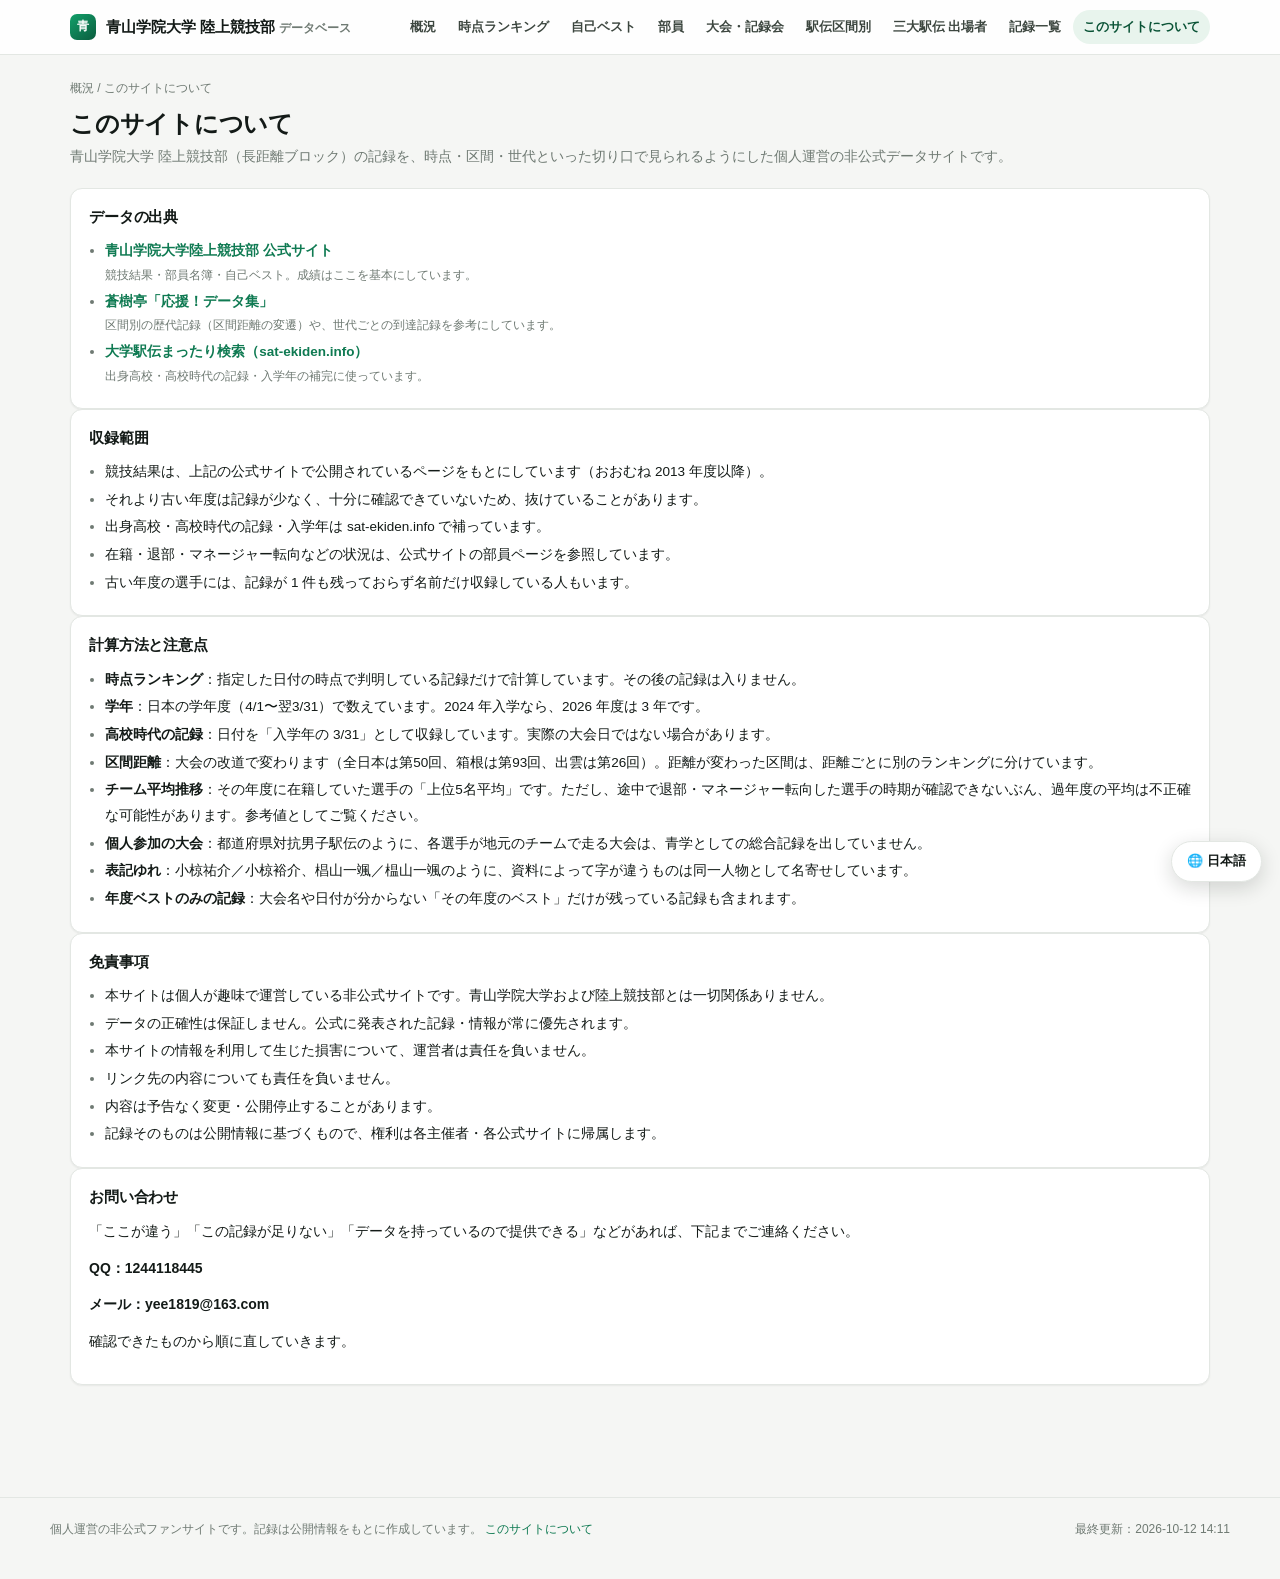
==== about.html @ cab5d685 "1" ====
<!doctype html>
<html lang="ja">
<head>
<meta charset="utf-8">
<meta name="viewport" content="width=device-width, initial-scale=1">
<title>このサイトについて | 青山学院大学 陸上競技部</title>
<link rel="stylesheet" href="assets/style.css">
</head>
<body>
<header data-site-header></header>

<main>
  <div class="breadcrumb"><a href="index.html">概況</a> / このサイトについて</div>
  <section class="page-head">
    <h1>このサイトについて</h1>
    <p>青山学院大学 陸上競技部（長距離ブロック）の記録を、時点・区間・世代といった切り口で見られるようにした個人運営の非公式データサイトです。</p>
  </section>

  <section class="card">
    <div class="card-title"><h3>データの出典</h3></div>
    <ul class="about-list">
      <li>
        <a href="http://aogaku-tf.com/index.php" target="_blank" rel="noopener">青山学院大学陸上競技部 公式サイト</a>
        <span class="hint">競技結果・部員名簿・自己ベスト。成績はここを基本にしています。</span>
      </li>
      <li>
        <a href="http://home.u05.itscom.net/soujutei/agu-ouen.html" target="_blank" rel="noopener">蒼樹亭「応援！データ集」</a>
        <span class="hint">区間別の歴代記録（区間距離の変遷）や、世代ごとの到達記録を参考にしています。</span>
      </li>
      <li>
        <a href="https://sat-ekiden.info/" target="_blank" rel="noopener">大学駅伝まったり検索（sat-ekiden.info）</a>
        <span class="hint">出身高校・高校時代の記録・入学年の補完に使っています。</span>
      </li>
    </ul>
  </section>

  <section class="card">
    <div class="card-title"><h3>収録範囲</h3></div>
    <ul class="about-list">
      <li>競技結果は、上記の公式サイトで公開されているページをもとにしています（おおむね 2013 年度以降）。</li>
      <li>それより古い年度は記録が少なく、十分に確認できていないため、抜けていることがあります。</li>
      <li>出身高校・高校時代の記録・入学年は sat-ekiden.info で補っています。</li>
      <li>在籍・退部・マネージャー転向などの状況は、公式サイトの部員ページを参照しています。</li>
      <li>古い年度の選手には、記録が 1 件も残っておらず名前だけ収録している人もいます。</li>
    </ul>
  </section>

  <section class="card">
    <div class="card-title"><h3>計算方法と注意点</h3></div>
    <ul class="about-list">
      <li><b>時点ランキング</b>：指定した日付の時点で判明している記録だけで計算しています。その後の記録は入りません。</li>
      <li><b>学年</b>：日本の学年度（4/1〜翌3/31）で数えています。2024 年入学なら、2026 年度は 3 年です。</li>
      <li><b>高校時代の記録</b>：日付を「入学年の 3/31」として収録しています。実際の大会日ではない場合があります。</li>
      <li><b>区間距離</b>：大会の改道で変わります（全日本は第50回、箱根は第93回、出雲は第26回）。距離が変わった区間は、距離ごとに別のランキングに分けています。</li>
      <li><b>チーム平均推移</b>：その年度に在籍していた選手の「上位5名平均」です。ただし、途中で退部・マネージャー転向した選手の時期が確認できないぶん、過年度の平均は不正確な可能性があります。参考値としてご覧ください。</li>
      <li><b>個人参加の大会</b>：都道府県対抗男子駅伝のように、各選手が地元のチームで走る大会は、青学としての総合記録を出していません。</li>
      <li><b>表記ゆれ</b>：小椋祐介／小椋裕介、椙山一颯／榅山一颯のように、資料によって字が違うものは同一人物として名寄せしています。</li>
      <li><b>年度ベストのみの記録</b>：大会名や日付が分からない「その年度のベスト」だけが残っている記録も含まれます。</li>
    </ul>
  </section>

  <section class="card">
    <div class="card-title"><h3>免責事項</h3></div>
    <ul class="about-list">
      <li>本サイトは個人が趣味で運営している非公式サイトです。青山学院大学および陸上競技部とは一切関係ありません。</li>
      <li>データの正確性は保証しません。公式に発表された記録・情報が常に優先されます。</li>
      <li>本サイトの情報を利用して生じた損害について、運営者は責任を負いません。</li>
      <li>リンク先の内容についても責任を負いません。</li>
      <li>内容は予告なく変更・公開停止することがあります。</li>
      <li>記録そのものは公開情報に基づくもので、権利は各主催者・各公式サイトに帰属します。</li>
    </ul>
  </section>

  <section class="card">
    <div class="card-title"><h3>お問い合わせ</h3></div>
    <p>「ここが違う」「この記録が足りない」「データを持っているので提供できる」などがあれば、下記までご連絡ください。</p>
    <p><b>QQ：1244118445</b></p>
    <p><b>メール：yee1819@163.com</b></p>
    <p>確認できたものから順に直していきます。</p>
  </section>
</main>

<footer data-site-footer></footer>

<script type="module">
import { mountLayout, setGeneratedAt } from "./assets/ui.js";
import { loadStore } from "./assets/store.js";
const store = await loadStore();
mountLayout("about.html");
setGeneratedAt(store.generatedAt);
</script>
</body>
</html>
---- assets/style.css ----
/* 青山学院大学 陸上競技部 データサイト — 设计系统 */
:root{
  --bg:#f5f6f4;
  --panel:#ffffff;
  --panel-2:#fafbfa;
  --ink:#131a17;
  --ink-2:#3c463f;
  --muted:#6f7a73;
  --line:#e3e7e3;
  --line-2:#eef1ee;
  --accent:#0f7a52;
  --accent-2:#12a06a;
  --accent-soft:#e8f4ed;
  --accent-ink:#0a5336;
  --gold:#b8912b;
  --silver:#8d98a1;
  --bronze:#b1733f;
  --danger:#b4442f;
  --radius:12px;
  --radius-sm:8px;
  --shadow:0 1px 2px rgba(16,24,20,.05), 0 10px 28px rgba(16,24,20,.06);
  --shadow-sm:0 1px 2px rgba(16,24,20,.06);
  --mono:ui-monospace,SFMono-Regular,Menlo,Consolas,"Liberation Mono",monospace;
  --sans:-apple-system,BlinkMacSystemFont,"Segoe UI","Hiragino Sans","Noto Sans JP","Microsoft YaHei","PingFang SC",sans-serif;
}

*{box-sizing:border-box}
[hidden]{display:none !important}
html,body{margin:0;padding:0}
body{
  background:var(--bg);
  color:var(--ink);
  font-family:var(--sans);
  font-size:14px;
  line-height:1.6;
  -webkit-font-smoothing:antialiased;
}
a{color:var(--accent);text-decoration:none}
a:hover{text-decoration:underline}
h1,h2,h3,h4{margin:0;font-weight:700;letter-spacing:-.01em;line-height:1.3}

/* ---------- 布局 ---------- */
.site-header{
  position:sticky;top:0;z-index:40;
  background:rgba(255,255,255,.86);
  backdrop-filter:saturate(180%) blur(10px);
  border-bottom:1px solid var(--line);
}
.site-header .inner{
  max-width:1180px;margin:0 auto;padding:10px 20px;
  display:flex;align-items:center;gap:22px;
}
.brand{display:flex;align-items:center;gap:10px;font-weight:800;font-size:15px;color:var(--ink);white-space:nowrap}
.brand:hover{text-decoration:none}
.brand .mark{
  width:26px;height:26px;border-radius:7px;flex:0 0 auto;
  background:linear-gradient(140deg,#12a06a,#0b5c3e);
  display:grid;place-items:center;color:#fff;font-size:12px;font-weight:800;
}
.brand .sub{color:var(--muted);font-weight:600;font-size:12px}
.main-nav{display:flex;gap:2px;flex-wrap:wrap;margin-left:auto}
.main-nav a{
  padding:7px 10px;border-radius:999px;color:var(--ink-2);font-weight:600;font-size:12.5px;
  white-space:nowrap;
}
.main-nav a:hover{background:var(--line-2);text-decoration:none}
.main-nav a.active{background:var(--accent-soft);color:var(--accent-ink)}

main{max-width:1180px;margin:0 auto;padding:24px 20px 72px}

.page-head{margin:6px 0 20px}
.page-head h1{font-size:24px}
.page-head p{color:var(--muted);margin:6px 0 0}
.breadcrumb{font-size:12px;color:var(--muted);margin-bottom:10px}
.breadcrumb a{color:var(--muted)}

.grid{display:grid;gap:16px}
.grid.cols-2{grid-template-columns:repeat(2,minmax(0,1fr))}
.grid.cols-3{grid-template-columns:repeat(3,minmax(0,1fr))}
.grid.cols-4{grid-template-columns:repeat(4,minmax(0,1fr))}
@media(max-width:900px){
  .grid.cols-3,.grid.cols-4{grid-template-columns:repeat(2,minmax(0,1fr))}
}
@media(max-width:640px){
  .grid.cols-2,.grid.cols-3,.grid.cols-4{grid-template-columns:1fr}
  .site-header .inner{flex-wrap:wrap;gap:8px}
  .main-nav{margin-left:0;width:100%}
}

/* ---------- 卡片 / 面板 ---------- */
.card{
  background:var(--panel);border:1px solid var(--line);border-radius:var(--radius);
  box-shadow:var(--shadow-sm);padding:18px;
}
.card.pad-0{padding:0;overflow:hidden}
.card-title{
  display:flex;align-items:center;justify-content:space-between;gap:12px;
  margin:0 0 12px;
}
.card-title h3{font-size:15px}
.card-title .hint{font-size:12px;color:var(--muted);font-weight:500}

.stat{display:flex;flex-direction:column;gap:2px}
.stat .label{font-size:12px;color:var(--muted);font-weight:600}
.stat .value{font-size:26px;font-weight:800;font-variant-numeric:tabular-nums}
.stat .value small{font-size:13px;font-weight:600;color:var(--muted);margin-left:3px}

/* ---------- 控件 ---------- */
.controls{
  display:flex;flex-wrap:wrap;gap:10px;align-items:flex-end;
  background:var(--panel);border:1px solid var(--line);border-radius:var(--radius);
  padding:14px 16px;box-shadow:var(--shadow-sm);margin-bottom:16px;
}
.field{display:flex;flex-direction:column;gap:5px;min-width:0}
.field > label{font-size:11px;font-weight:700;color:var(--muted);letter-spacing:.02em}
select,input[type=text],input[type=date],input[type=search]{
  font:inherit;font-size:13px;color:var(--ink);background:var(--panel);
  border:1px solid var(--line);border-radius:var(--radius-sm);
  padding:7px 10px;min-height:34px;
}
select:focus,input:focus{outline:2px solid var(--accent-soft);outline-offset:-1px;border-color:var(--accent)}
.btn{
  font:inherit;font-size:13px;font-weight:600;cursor:pointer;
  background:var(--accent);color:#fff;border:1px solid var(--accent);
  border-radius:var(--radius-sm);padding:8px 14px;min-height:34px;
}
.btn:hover{background:var(--accent-ink)}
.btn.ghost{background:var(--panel);color:var(--ink-2);border-color:var(--line)}
.btn.ghost:hover{background:var(--line-2)}
.btn.ghost.active{background:var(--accent-soft);color:var(--accent-ink);border-color:transparent}
.btn.mini{padding:1px 8px;min-height:22px;font-size:12px;line-height:1.4;border-radius:6px}
.quick-dates{display:flex;gap:6px;flex-wrap:wrap}
.switch{display:inline-flex;align-items:center;gap:7px;font-size:13px;font-weight:600;color:var(--ink-2);cursor:pointer}

/* ---------- 表格 ---------- */
.table-wrap{overflow-x:auto;border-radius:var(--radius)}
table.data{width:100%;border-collapse:collapse;font-size:13px;background:var(--panel)}
table.data th,table.data td{padding:8px 12px;text-align:left;border-bottom:1px solid var(--line-2);white-space:nowrap}
table.data thead th{
  position:sticky;top:0;background:var(--panel-2);
  font-size:11px;font-weight:700;color:var(--muted);letter-spacing:.03em;
  border-bottom:1px solid var(--line);
}
table.data tbody tr:hover{background:var(--accent-soft)}
table.data td.num,table.data th.num{text-align:right;font-variant-numeric:tabular-nums;font-family:var(--mono)}
table.data td.mid,table.data th.mid{text-align:center}
table.data .rank{font-family:var(--mono);font-weight:700}
table.data tr.r1 .rank{color:var(--gold)}
table.data tr.r2 .rank{color:var(--silver)}
table.data tr.r3 .rank{color:var(--bronze)}
table.data td.name{font-weight:600}
/* 本赛季（4/1〜翌年3/31）的记录：淡绿底 + 左侧色条 */
table.data tbody tr.row-current{background:#eef7f0}
table.data tbody tr.row-current td:first-child{box-shadow:inset 3px 0 0 var(--accent)}
table.data tbody tr.row-current:hover{background:var(--accent-soft)}
/* ハイライト（入学年・選手） */
table.data tbody tr.row-hl > td{background:#fdf6e3}
table.data tbody tr.row-hl td:first-child{box-shadow:inset 3px 0 0 var(--gold)}
table.data tbody tr.row-hl:hover > td{background:#fbf0d8}
table.data .time{font-family:var(--mono);font-variant-numeric:tabular-nums}
table.data.compact th,table.data.compact td{padding:5px 10px}

.badge{
  display:inline-block;padding:1px 7px;border-radius:999px;
  font-size:11px;font-weight:700;background:var(--line-2);color:var(--ink-2);
  border:1px solid transparent;
}
.badge.green{background:var(--accent-soft);color:var(--accent-ink)}
.badge.gold{background:#fbf3dd;color:#8a6a12}
.badge.pb{background:#fdecea;color:#a33220}
.badge.sb{background:#e8f1fb;color:#1f4e79}
.badge.pink{background:#fdeaf2;color:#a32a63}
.badge.dim{color:var(--muted)}
/* 「樹立日」の後ろに付ける「（2年）」 */
.grade-note{color:var(--muted);font-size:11px;font-weight:600;margin-left:2px}
/* 三大駅伝 出場者：学年 × 大会 のマトリクス */
table.ek-matrix{width:100%;border-collapse:separate;border-spacing:3px;font-size:13px}
table.ek-matrix th{font-size:11px;font-weight:700;color:var(--muted);text-align:center;padding:3px 6px;white-space:nowrap}
table.ek-matrix tbody th{text-align:right;color:var(--ink-2)}
table.ek-matrix td.ek-cell{text-align:center;padding:5px 4px;border-radius:6px;background:var(--panel);box-shadow:inset 0 0 0 1px var(--line-2)}
table.ek-matrix td.ek-cell.empty{background:transparent}
table.ek-matrix td.r1{background:#fdf1c6}
table.ek-matrix td.r2{background:#e9edf0}
table.ek-matrix td.r3{background:#f8e6d2}
table.ek-matrix td.rec .ek-pos,table.ek-matrix td.rec .ek-time{color:var(--danger);font-weight:700}
.ek-pos{display:block;font-weight:700;line-height:1.3}
.ek-time{display:block;font-family:var(--mono);font-size:11px;color:var(--muted);line-height:1.3}
.ek-key{display:inline-block;padding:1px 7px;border-radius:999px;font-size:11px}
.ek-key.r1{background:#fdf1c6;color:#8a6a12}
.ek-key.r2{background:#e9edf0;color:#4a545c}
.ek-key.r3{background:#f8e6d2;color:#8a5a2b}
/* 三大駅伝 出場者：カードを並べる（PC=4列 / タブレット=2列 / 手机=1列） */
#out.ek-grid{display:grid;gap:12px;grid-template-columns:repeat(4,minmax(0,1fr))}
@media (max-width:1180px){#out.ek-grid{grid-template-columns:repeat(2,minmax(0,1fr))}}
@media (max-width:680px){#out.ek-grid{grid-template-columns:1fr}}
#out.ek-grid .ek-card{font-size:12px}
#out.ek-grid .card-title{flex-wrap:wrap;gap:2px}
#out.ek-grid .card-title h3{font-size:14px}
#out.ek-grid .card-title .hint{font-size:11px}
/* 三大駅伝 出場者：5000/10000/ハーフ/高校PB */
.ek-info{display:grid;grid-template-columns:1fr 1fr;gap:2px 10px;padding:6px 12px 2px;font-size:11px;color:var(--ink)}
.ek-info b{color:var(--muted);font-weight:600;margin-right:5px}
/* 選手ページ上段：左＝プロフィール／右＝三大駅伝 出場 */
.player-top{display:grid;gap:16px;grid-template-columns:minmax(300px,.8fr) minmax(420px,1.2fr);align-items:start;margin:18px 0}
.player-top.single{grid-template-columns:1fr}
.player-top > #profile .card.profile{margin:0}
.player-top .card{margin:0}
@media (max-width:900px){.player-top{grid-template-columns:1fr}}
/* このサイトについて：出典や注意点のリスト */
.about-list{margin:0;padding-left:1.2em;line-height:1.9;font-size:13.5px}
.about-list li{margin:2px 0}
.about-list li::marker{color:var(--muted)}
.about-list .hint{display:block;font-size:12px;color:var(--muted)}
.about-list a{font-weight:600}
/* 組ごとのまとまりを分かりやすく：見出しの帯＋交互の背景 */
table.data tbody tr.group-band > td{
  background:var(--accent-soft);color:var(--accent-ink);
  font-size:12px;font-weight:700;letter-spacing:.03em;
  padding:5px 12px;border-top:2px solid var(--line);border-bottom:1px solid var(--line);
}
table.data tbody tr.group-start > td{border-top:1px solid var(--line-2)}
table.data tbody tr.g-odd > td{background:var(--panel-2)}
table.data tbody tr:hover > td{background:var(--accent-soft)}
.delta-up{color:var(--accent);font-weight:700}
.delta-down{color:var(--danger);font-weight:700}

.empty{padding:36px;text-align:center;color:var(--muted)}

/* ---------- 选手 ---------- */
.player-grid{display:grid;grid-template-columns:repeat(auto-fill,minmax(180px,1fr));gap:12px}
.player-card{
  background:var(--panel);border:1px solid var(--line);border-radius:var(--radius);
  padding:14px;box-shadow:var(--shadow-sm);color:inherit;
}
.player-card:hover{border-color:var(--accent);text-decoration:none;box-shadow:var(--shadow)}
.player-card .top{display:flex;gap:12px;align-items:center}
.avatar{
  width:48px;height:48px;border-radius:50%;flex:0 0 auto;overflow:hidden;
  background:linear-gradient(140deg,#e8f4ed,#cfe6d9);
  display:grid;place-items:center;font-weight:800;color:var(--accent-ink);font-size:16px;
}
.avatar.lg{width:104px;height:104px;font-size:34px}
.avatar img{width:100%;height:100%;object-fit:cover}
.player-card .nm{font-weight:700;font-size:14px}
.player-card .meta{font-size:11px;color:var(--muted)}
.player-card .pbs{margin-top:10px;display:flex;gap:14px;font-size:11px;color:var(--muted)}
.player-card .pbs b{display:block;font-family:var(--mono);font-size:13px;color:var(--ink)}

.profile{display:flex;gap:20px;align-items:flex-start;flex-wrap:wrap}
.profile .info dl{display:grid;grid-template-columns:auto 1fr;gap:4px 14px;margin:0;font-size:13px}
.profile .info dt{color:var(--muted)}
.profile .info dd{margin:0;font-weight:600}

/* ---------- 图表 ---------- */
.chart{width:100%;position:relative}
.chart svg{display:block;width:100%;height:auto;overflow:visible}
.chart .grid-line{stroke:var(--line-2);stroke-width:1}
.chart .axis-text{fill:var(--muted);font-size:10px}
.chart .series-line{fill:none;stroke-width:2;stroke-linejoin:round;stroke-linecap:round}
.chart .hover-line{stroke:var(--line);stroke-width:1;stroke-dasharray:3 3}
.chart .tip{
  position:absolute;pointer-events:none;z-index:5;
  background:rgba(19,26,23,.94);color:#fff;border-radius:8px;padding:7px 10px;
  font-size:12px;line-height:1.5;white-space:nowrap;transform:translate(-50%,-115%);
  box-shadow:0 6px 18px rgba(0,0,0,.2);
}
.chart .tip b{font-family:var(--mono)}
.legend{display:flex;flex-wrap:wrap;gap:12px;margin-top:10px;font-size:12px}
.legend .item{display:inline-flex;align-items:center;gap:6px;cursor:pointer;user-select:none}
.legend .swatch{width:10px;height:10px;border-radius:3px}
.legend .item.off{opacity:.38}
.chart-empty{padding:40px;text-align:center;color:var(--muted);font-size:13px}

/* ---------- 其他 ---------- */
.list-rows{display:flex;flex-direction:column}
.row-item{
  display:flex;align-items:center;gap:12px;padding:9px 4px;
  border-bottom:1px solid var(--line-2);font-size:13px;
}
.row-item:last-child{border-bottom:0}
.row-item .date{font-family:var(--mono);font-size:12px;color:var(--muted);width:92px;flex:0 0 auto}
.row-item .txt{flex:1;min-width:0;overflow:hidden;text-overflow:ellipsis;white-space:nowrap}
.footnote{color:var(--muted);font-size:12px;margin-top:14px;line-height:1.7}
.site-footer{border-top:1px solid var(--line);margin-top:40px;padding:22px 20px 40px;color:var(--muted);font-size:12px}
.site-footer .inner{max-width:1180px;margin:0 auto;display:flex;justify-content:space-between;gap:16px;flex-wrap:wrap}
.loading{padding:60px;text-align:center;color:var(--muted)}
.tabs{display:flex;gap:6px;border-bottom:1px solid var(--line);margin-bottom:14px}
.tabs button{
  font:inherit;font-size:13px;font-weight:600;background:none;border:0;cursor:pointer;
  padding:9px 12px;color:var(--muted);border-bottom:2px solid transparent;margin-bottom:-1px;
}
.tabs button.active{color:var(--accent-ink);border-bottom-color:var(--accent)}
.pill-row{display:flex;gap:8px;flex-wrap:wrap}
.kbd{font-family:var(--mono);font-size:11px;background:var(--line-2);border:1px solid var(--line);border-radius:4px;padding:1px 5px}
.demo-banner{
  background:#fff5e5;border:1px solid #f0d9ae;color:#8a5b12;
  border-radius:var(--radius-sm);padding:9px 14px;margin-bottom:16px;
  font-size:12px;font-weight:600;
}

/* 表格可排序表头 */
table.data thead th.sortable{cursor:pointer;user-select:none}
table.data thead th.sortable:hover{background:var(--accent-soft);color:var(--accent-ink)}
table.data thead th.sorted{color:var(--accent-ink);background:var(--accent-soft)}
table.data thead th .sort-ind{
  display:inline-block;margin-left:4px;font-size:10px;line-height:1;
  color:var(--muted);opacity:.5;
}
table.data thead th.sortable:hover .sort-ind{opacity:.9;color:var(--accent-ink)}
table.data thead th.sorted .sort-ind{
  opacity:1;color:#0a5238;font-size:11px;font-weight:700;
}

/* 个人最好成绩：红字 + 红框（不再用文字标签） */
.time.pb-cell{
  color:#c0392b;font-weight:800;
  background:#fdf1ef;border:1px solid #e9a79f;border-radius:6px;
  padding:1px 6px;
}
tr:hover .time.pb-cell{background:#fbe4e1}

/* 系列很多时的图例 */
.legend.scroll{max-height:96px;overflow-y:auto;padding-right:4px}

/* 图表期间选择 */
.period-ctl{display:inline-flex;align-items:center;gap:6px}
.period-ctl select,.period-ctl input{min-height:30px}
.period-ctl .pd-sep{color:var(--muted)}

/* 语言切换悬浮按钮 */
.lang-fab{
  position:fixed;right:18px;bottom:18px;z-index:60;
  font:inherit;font-size:13px;font-weight:700;cursor:pointer;
  background:var(--panel);color:var(--ink);
  border:1px solid var(--line);border-radius:999px;
  padding:9px 15px;box-shadow:0 6px 20px rgba(16,24,20,.16);
  transition:transform .12s ease, box-shadow .12s ease;
}
.lang-fab:hover{transform:translateY(-2px);box-shadow:0 10px 26px rgba(16,24,20,.2);background:var(--accent-soft);color:var(--accent-ink)}
@media(max-width:640px){.lang-fab{right:12px;bottom:12px;padding:8px 12px;font-size:12px}}
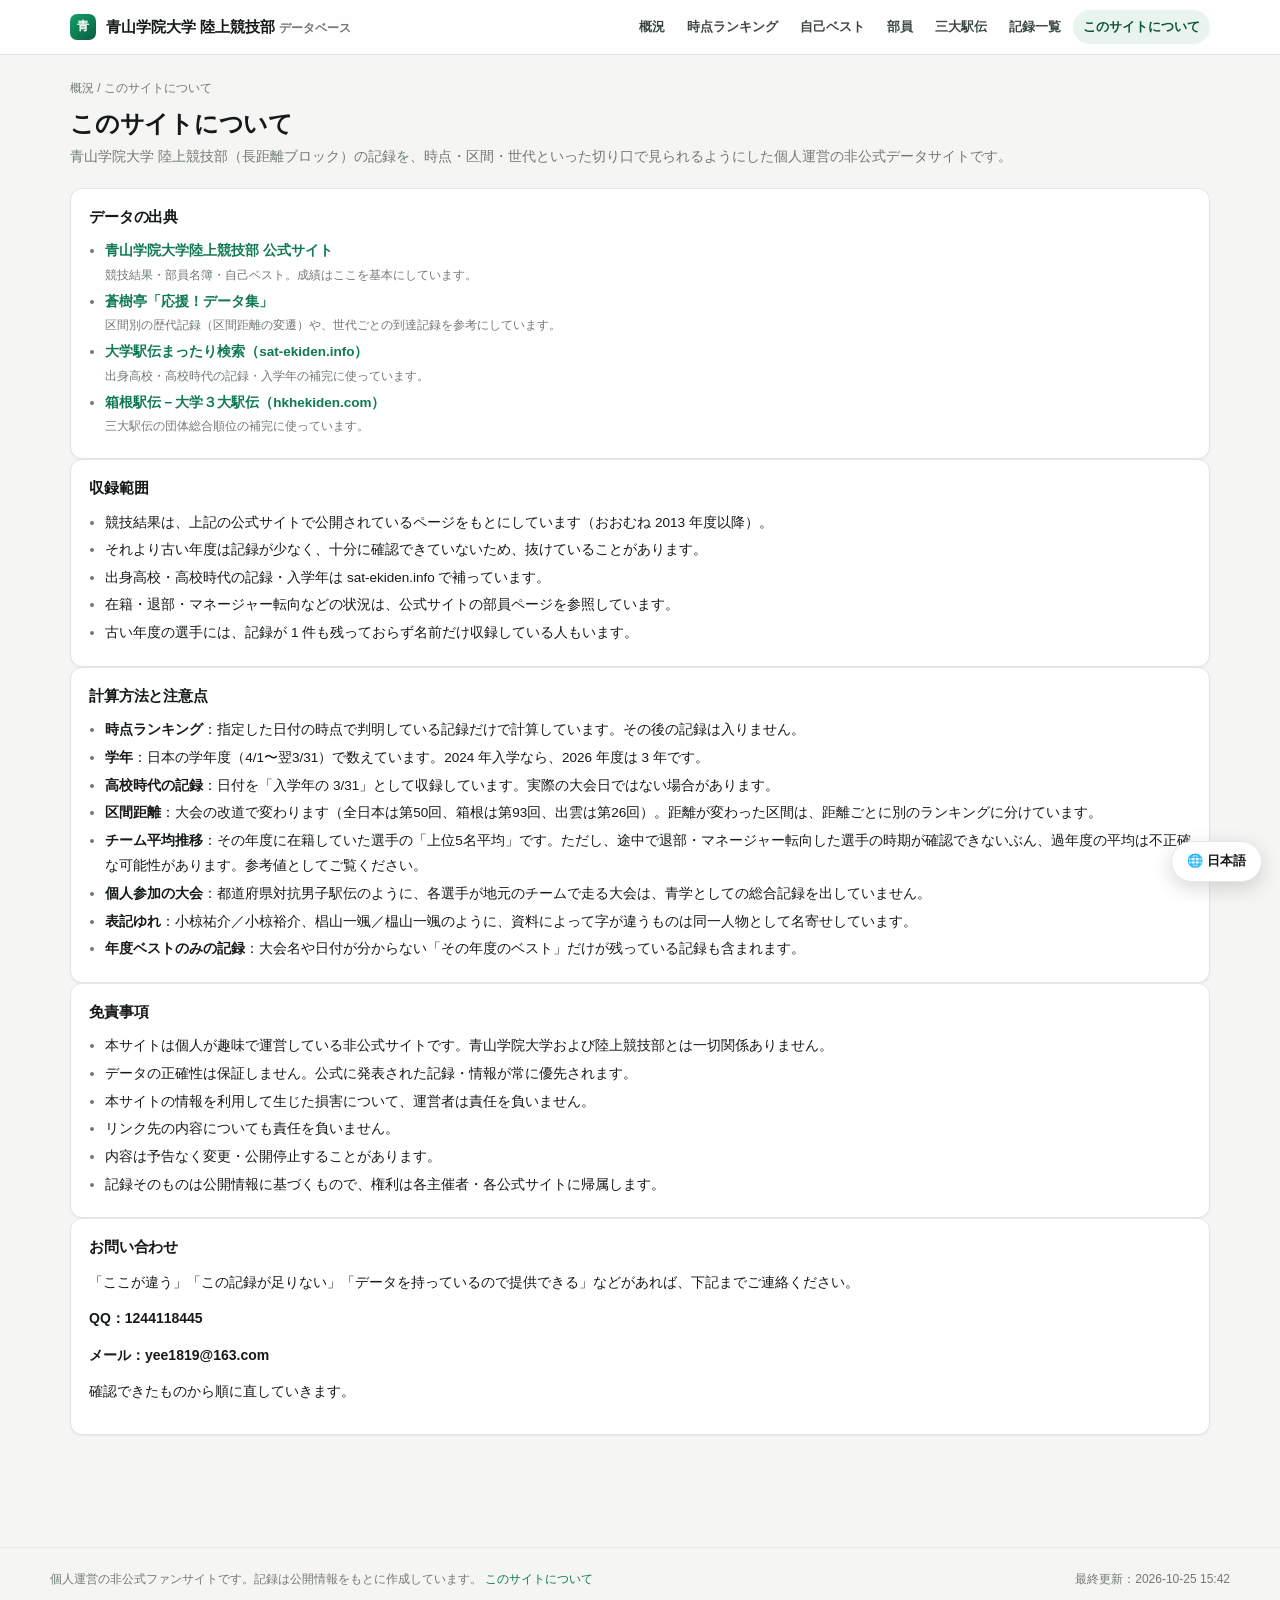
==== commit cc3bf459: "大改" ====
--- a/about.html
+++ b/about.html
@@ -30,6 +30,10 @@
       <li>
         <a href="https://sat-ekiden.info/" target="_blank" rel="noopener">大学駅伝まったり検索（sat-ekiden.info）</a>
         <span class="hint">出身高校・高校時代の記録・入学年の補完に使っています。</span>
+      </li>
+      <li>
+        <a href="https://hkhekiden.com/3daiekiden/3dai100.html" target="_blank" rel="noopener">箱根駅伝－大学３大駅伝（hkhekiden.com）</a>
+        <span class="hint">三大駅伝の団体総合順位の補完に使っています。</span>
       </li>
     </ul>
   </section>
--- a/assets/style.css
+++ b/assets/style.css
@@ -190,16 +190,49 @@
 .ek-key.r2{background:#e9edf0;color:#4a545c}
 .ek-key.r3{background:#f8e6d2;color:#8a5a2b}
 /* 三大駅伝 出場者：カードを並べる（PC=4列 / タブレット=2列 / 手机=1列） */
-#out.ek-grid{display:grid;gap:12px;grid-template-columns:repeat(4,minmax(0,1fr))}
-@media (max-width:1180px){#out.ek-grid{grid-template-columns:repeat(2,minmax(0,1fr))}}
-@media (max-width:680px){#out.ek-grid{grid-template-columns:1fr}}
-#out.ek-grid .ek-card{font-size:12px}
-#out.ek-grid .card-title{flex-wrap:wrap;gap:2px}
-#out.ek-grid .card-title h3{font-size:14px}
-#out.ek-grid .card-title .hint{font-size:11px}
+#membersOut.ek-grid{display:grid;gap:12px;grid-template-columns:repeat(4,minmax(0,1fr));align-items:start}
+@media (max-width:1180px){#membersOut.ek-grid{grid-template-columns:repeat(2,minmax(0,1fr))}}
+@media (max-width:680px){#membersOut.ek-grid{grid-template-columns:1fr}}
+#membersOut.ek-grid .ek-card{min-width:0;font-size:12px}
+#membersOut.ek-grid .card-title{flex-wrap:wrap;gap:2px}
+#membersOut.ek-grid .card-title h3{font-size:14px}
+#membersOut.ek-grid .card-title .hint{font-size:11px}
+#membersOut.ek-grid table.ek-matrix{font-size:11px;border-spacing:2px}
+#membersOut.ek-grid table.ek-matrix th{padding:2px}
+#membersOut.ek-grid table.ek-matrix td.ek-cell{padding:4px 2px}
+#membersOut.ek-grid .ek-info{column-gap:6px}
 /* 三大駅伝 出場者：5000/10000/ハーフ/高校PB */
 .ek-info{display:grid;grid-template-columns:1fr 1fr;gap:2px 10px;padding:6px 12px 2px;font-size:11px;color:var(--ink)}
 .ek-info b{color:var(--muted);font-weight:600;margin-right:5px}
+/* 三大駅伝 総合成績：大会ごとの推移グラフ */
+.totals-charts{display:grid;gap:16px;grid-template-columns:repeat(3,minmax(0,1fr))}
+.totals-charts .card{margin:0}
+@media (max-width:1100px){.totals-charts{grid-template-columns:1fr}}
+/* 三大駅伝 総合成績：年度ごとの団体順位比較 */
+.team-rank-card{margin-bottom:16px;overflow:hidden}
+.team-rank-wrap{padding:0 8px 10px}
+.team-rank-table{min-width:620px;font-size:13px}
+.team-rank-table th,.team-rank-table td{text-align:center;padding:7px 10px}
+.team-rank-table tbody th{font-family:var(--mono);font-weight:700;color:var(--muted);white-space:nowrap}
+.team-rank-cell{display:inline-flex;align-items:baseline;justify-content:center;gap:6px;min-width:92px;padding:4px 8px;border-radius:7px}
+.team-rank-cell b{font-size:14px}
+.team-rank-cell small{font-size:10px;color:var(--muted);font-weight:500}
+.team-rank-cell:hover{background:var(--accent-soft);text-decoration:none}
+.team-rank-cell.rank-first{background:#fdf1c6;color:#7b5a08}
+.team-rank-cell.rank-first small{color:#8a6a12}
+.team-rank-missing{color:var(--muted)}
+/* 三大駅伝 総合成績：年度ごとのカード（details） */
+details.edition{border:1px solid var(--line)}
+details.edition > summary{cursor:pointer;padding:11px 16px;display:flex;gap:12px;flex-wrap:wrap;align-items:center;font-size:13px;list-style:none}
+details.edition > summary::-webkit-details-marker{display:none}
+details.edition > summary::before{content:"▸";color:var(--muted);font-size:11px}
+details.edition[open] > summary::before{content:"▾"}
+.edition-round{font-weight:800}
+.edition-date{color:var(--muted);font-size:12px}
+.edition-total{font-weight:700}
+.edition-pace{color:var(--muted);font-family:var(--mono);font-size:12px}
+.edition-head .btn{margin-left:auto}
+details.edition.row-current{border-color:var(--accent);box-shadow:inset 3px 0 0 var(--accent);background:#f6fbf8}
 /* 選手ページ上段：左＝プロフィール／右＝三大駅伝 出場 */
 .player-top{display:grid;gap:16px;grid-template-columns:minmax(300px,.8fr) minmax(420px,1.2fr);align-items:start;margin:18px 0}
 .player-top.single{grid-template-columns:1fr}
@@ -290,6 +323,8 @@
   padding:9px 12px;color:var(--muted);border-bottom:2px solid transparent;margin-bottom:-1px;
 }
 .tabs button.active{color:var(--accent-ink);border-bottom-color:var(--accent)}
+.tabs.view-tabs{gap:24px;margin-bottom:16px}
+.tabs.view-tabs button{font-size:14px;padding:10px 3px}
 .pill-row{display:flex;gap:8px;flex-wrap:wrap}
 .kbd{font-family:var(--mono);font-size:11px;background:var(--line-2);border:1px solid var(--line);border-radius:4px;padding:1px 5px}
 .demo-banner{
